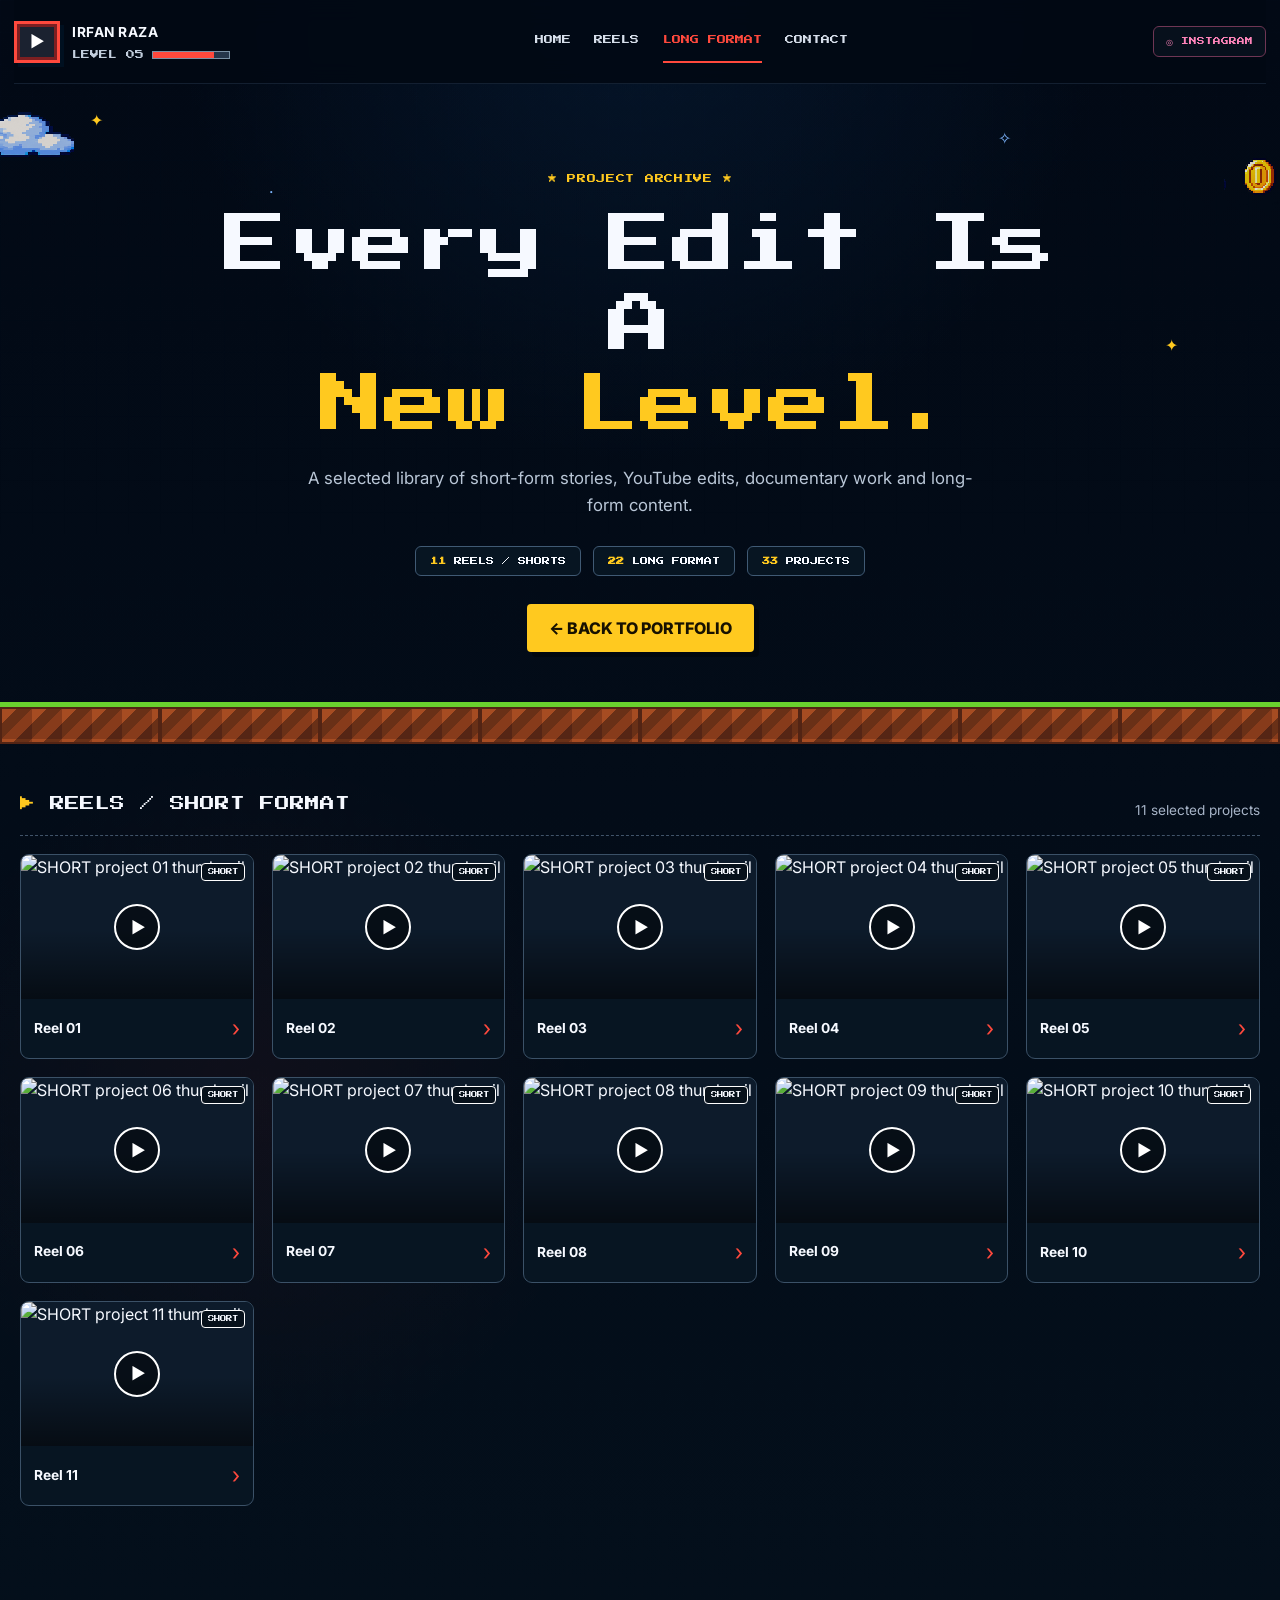
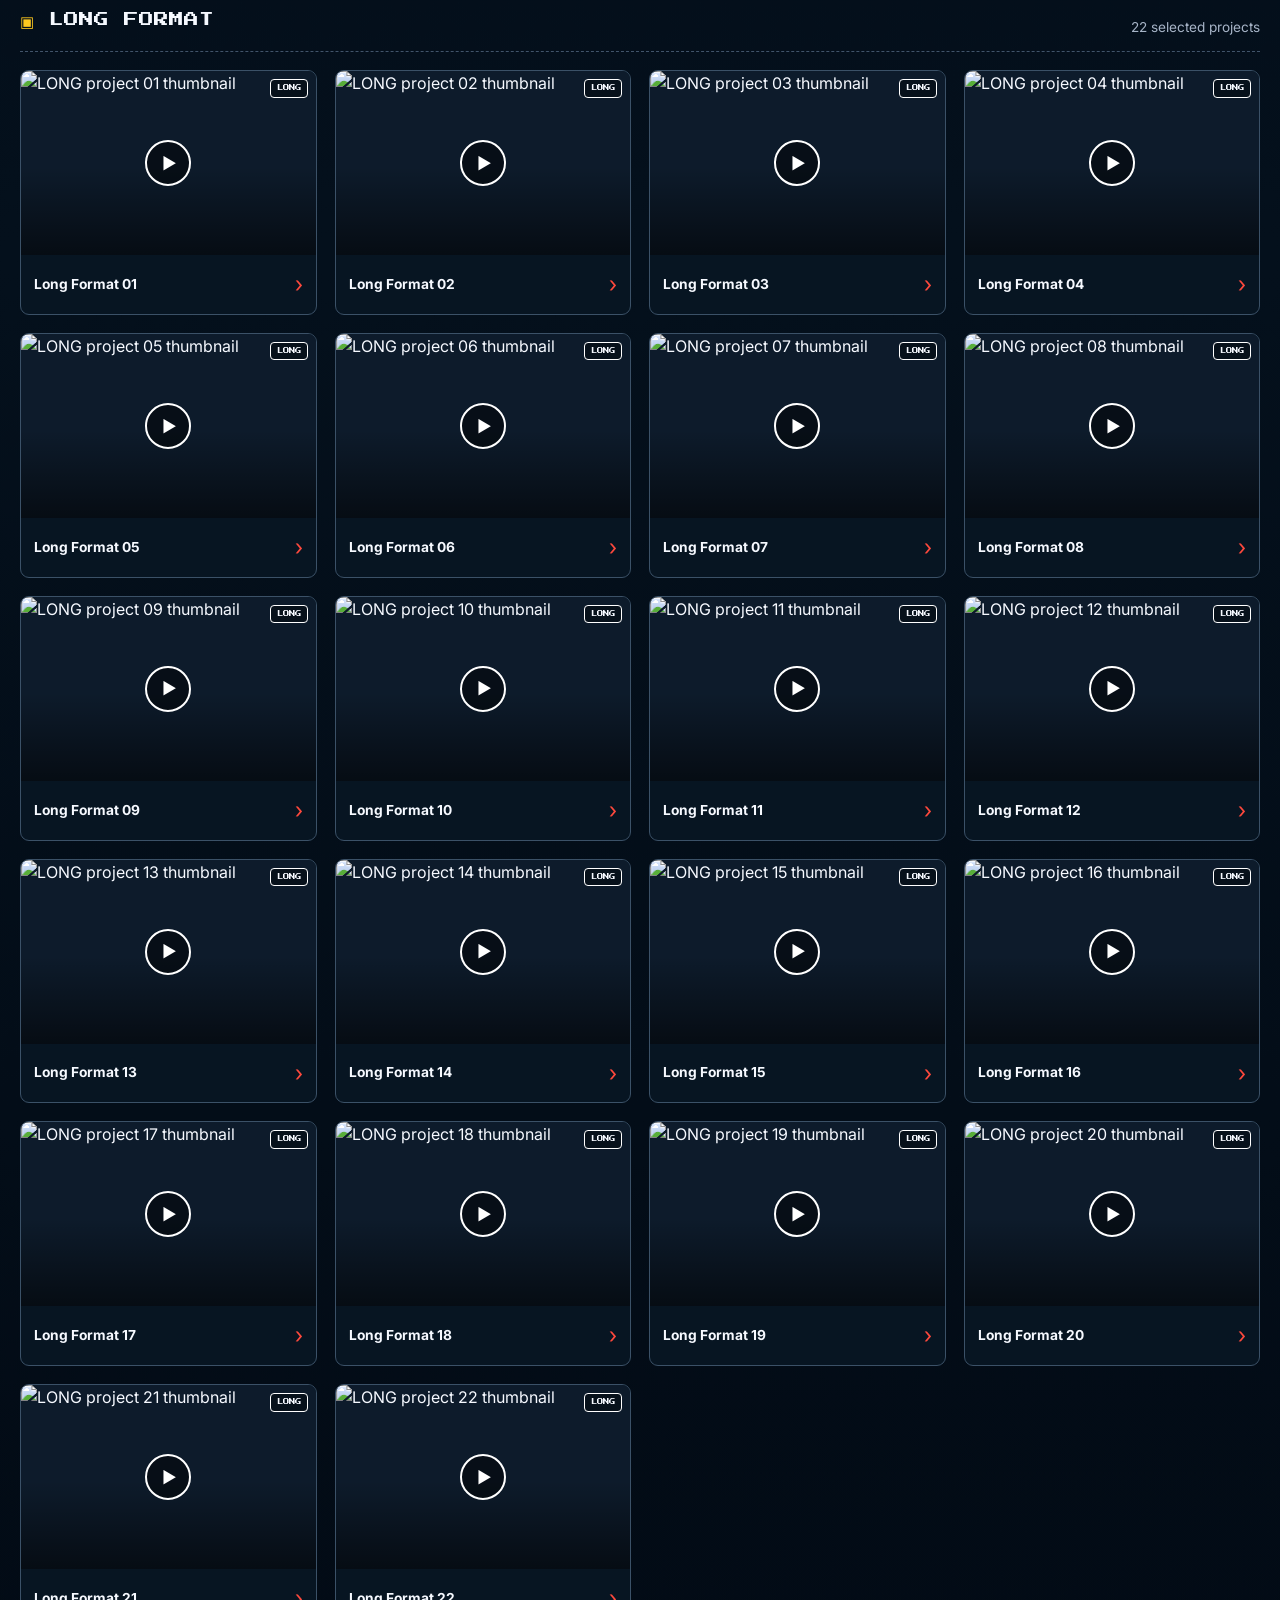
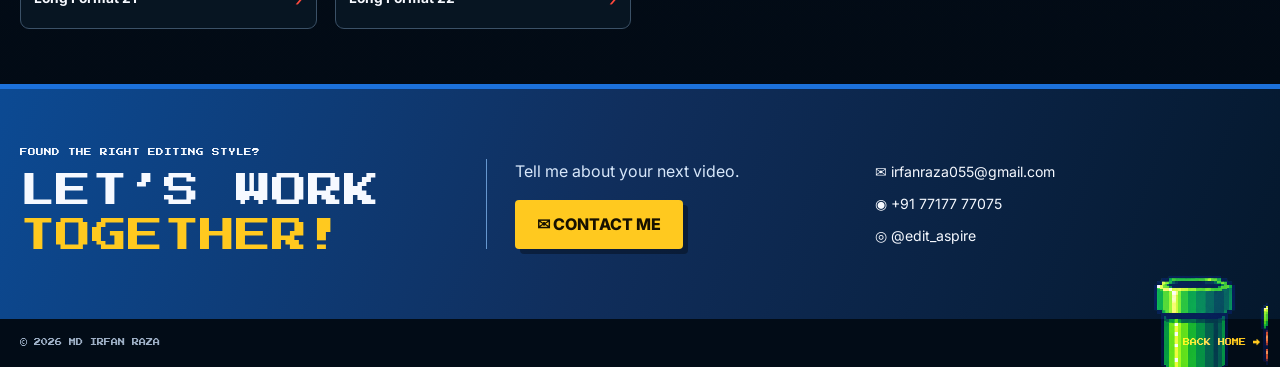
==== gallery.html @ 606a534c "Add files via upload" ====
<!doctype html>
<html lang="en">
<head>
  <meta charset="utf-8">
  <meta name="viewport" content="width=device-width, initial-scale=1">
  <meta name="description" content="Selected reels, YouTube Shorts and long-format video editing projects by Md Irfan Raza.">
  <meta name="theme-color" content="#020b17">
  <title>Project Gallery | Md Irfan Raza</title>
  <link rel="preconnect" href="https://fonts.googleapis.com">
  <link rel="preconnect" href="https://fonts.gstatic.com" crossorigin>
  <link href="https://fonts.googleapis.com/css2?family=Inter:wght@400;500;600;700;800&family=Press+Start+2P&display=swap" rel="stylesheet">
  <link rel="stylesheet" href="assets/style.css">
</head>
<body class="gallery-page">
  <a class="skip-link" href="#main">Skip to content</a>
  <div class="world-sky" aria-hidden="true">
    <span class="twinkle t1">✦</span><span class="twinkle t2">·</span><span class="twinkle t3">✧</span><span class="twinkle t4">✦</span>
  </div>
  <header class="site-header">
    <a class="brand" href="index.html" aria-label="Irfan Raza home">
      <span class="brand-play">▶</span><span><strong>IRFAN RAZA</strong><small>LEVEL 05</small></span>
    </a>
    <button class="menu-toggle" aria-expanded="false" aria-controls="main-nav">MENU</button>
    <nav id="main-nav" class="main-nav" aria-label="Gallery navigation">
      <a href="index.html">HOME</a><a class="active" href="#reels">REELS</a><a href="#long-format">LONG FORMAT</a><a href="#contact">CONTACT</a>
    </nav>
    <div class="header-actions"><a class="mini-action instagram-action" href="https://www.instagram.com/edit_aspire/" target="_blank" rel="noreferrer">◎ INSTAGRAM</a></div>
  </header>

  <main id="main">
    <section class="gallery-hero shell">
      <p class="eyebrow">★ PROJECT ARCHIVE ★</p>
      <h1>Every Edit Is A<br><span>New Level.</span></h1>
      <p>A selected library of short-form stories, YouTube edits, documentary work and long-form content.</p>
      <div class="gallery-counts"><span><b>11</b> REELS / SHORTS</span><span><b>22</b> LONG FORMAT</span><span><b>33</b> PROJECTS</span></div>
      <a class="pixel-button yellow gallery-back" href="index.html">← BACK TO PORTFOLIO</a>
      <div class="sprite sprite-cloud cloud-one" aria-hidden="true"></div>
      <div class="sprite sprite-coin coin-one" aria-hidden="true"></div>
    </section>
    <div class="terrain terrain-top" aria-hidden="true"><span></span><span></span><span></span><span></span><span></span><span></span><span></span><span></span></div>

    <section id="reels" class="gallery-section section shell">
      <div class="section-heading"><h2><span>▶</span> REELS / SHORT FORMAT</h2><p>11 selected projects</p></div>
      <div id="reels-grid" class="gallery-grid reels"></div>
    </section>

    <section id="long-format" class="gallery-section section shell">
      <div class="section-heading"><h2><span>▣</span> LONG FORMAT</h2><p>22 selected projects</p></div>
      <div id="long-grid" class="gallery-grid"></div>
    </section>
  </main>

  <footer id="contact" class="footer">
    <div class="sprite sprite-pipe footer-pipe" aria-hidden="true"></div>
    <div class="footer-inner shell">
      <div><p>FOUND THE RIGHT EDITING STYLE?</p><h2>LET’S WORK<br><span>TOGETHER!</span></h2></div>
      <div class="footer-cta"><p>Tell me about your next video.</p><a class="pixel-button yellow" href="mailto:irfanraza055@gmail.com">✉ CONTACT ME</a></div>
      <address><a href="mailto:irfanraza055@gmail.com">✉ irfanraza055@gmail.com</a><a href="https://wa.me/917717777075" target="_blank" rel="noreferrer">◉ +91 77177 77075</a><a href="https://www.instagram.com/edit_aspire/" target="_blank" rel="noreferrer">◎ @edit_aspire</a></address>
    </div>
    <div class="footer-base"><span>© <span id="year"></span> MD IRFAN RAZA</span><a href="index.html">BACK HOME →</a></div>
  </footer>
  <script src="assets/gallery.js"></script>
  <script src="assets/app.js"></script>
</body>
</html>
---- assets/style.css ----
@import url('https://fonts.googleapis.com/css2?family=Inter:wght@400;500;600;700;800&family=Press+Start+2P&display=swap');

:root {
  --ink: #f6f9ff;
  --muted: #a7b4c7;
  --bg: #020914;
  --panel: #071522;
  --panel-2: #091b2b;
  --line: #29415a;
  --red: #ff493d;
  --yellow: #ffc91f;
  --blue: #3f86ff;
  --green: #62cc2e;
  --purple: #b06cff;
  --pixel: 'Press Start 2P', 'Courier New', monospace;
  --sans: 'Inter', Arial, sans-serif;
  --shadow: 0 16px 50px rgba(0, 0, 0, .42);
}

* { box-sizing: border-box; }

html { scroll-behavior: smooth; }

body {
  margin: 0;
  min-width: 320px;
  color: var(--ink);
  background:
    radial-gradient(circle at 50% 0, rgba(20, 83, 148, .16), transparent 29rem),
    radial-gradient(circle at 20% 31%, rgba(255, 66, 55, .05), transparent 22rem),
    linear-gradient(180deg, #020915 0%, #04101c 52%, #020a14 100%);
  font-family: var(--sans);
  font-size: 16px;
  line-height: 1.55;
  overflow-x: hidden;
}

body::before {
  content: '';
  position: fixed;
  inset: 0;
  pointer-events: none;
  opacity: .18;
  background-image:
    linear-gradient(rgba(90, 132, 178, .08) 1px, transparent 1px),
    linear-gradient(90deg, rgba(90, 132, 178, .08) 1px, transparent 1px);
  background-size: 32px 32px;
  mask-image: linear-gradient(to bottom, black, transparent 82%);
}

a { color: inherit; text-decoration: none; }
img { display: block; max-width: 100%; }
button, a { -webkit-tap-highlight-color: transparent; }

.skip-link {
  position: fixed;
  left: 1rem;
  top: -5rem;
  z-index: 100;
  background: var(--yellow);
  color: #08101b;
  padding: .75rem 1rem;
  font-weight: 800;
}

.skip-link:focus { top: 1rem; }

.shell { width: min(1240px, calc(100% - 40px)); margin-inline: auto; }

.world-sky { position: fixed; inset: 0; pointer-events: none; z-index: 0; overflow: hidden; }
.twinkle { position: absolute; color: #7eb6ff; animation: twinkle 2.4s steps(2) infinite; }
.t1 { left: 7%; top: 12%; color: var(--yellow); }.t2 { left: 21%; top: 20%; }.t3 { left: 78%; top: 14%; }
.t4 { left: 91%; top: 37%; color: var(--yellow); }.t5 { left: 57%; top: 54%; }.t6 { left: 33%; top: 76%; }

.site-header {
  width: min(1380px, calc(100% - 28px));
  min-height: 84px;
  margin: 0 auto;
  padding: 14px 0;
  display: flex;
  align-items: center;
  gap: 26px;
  position: relative;
  z-index: 20;
  border-bottom: 1px solid rgba(92, 126, 163, .2);
}

.brand { display: flex; align-items: center; gap: 12px; flex: 0 0 auto; }
.brand-play {
  width: 46px; height: 42px; display: grid; place-items: center;
  border: 3px solid var(--red); color: white; background: #1b2230;
  box-shadow: inset 0 0 0 3px #7c1f21, 4px 4px 0 #001020;
}
.brand strong { font-size: .86rem; display: block; letter-spacing: .04em; }
.brand small { color: #c3cfde; display: block; font: .55rem/1.4 var(--pixel); margin-top: 5px; }
.brand small::after { content: ''; display: inline-block; width: 76px; height: 6px; margin-left: 8px; background: linear-gradient(90deg, var(--red) 80%, #25364b 80%); border: 1px solid #7890a5; }

.main-nav { display: flex; align-items: center; justify-content: center; gap: clamp(14px, 1.8vw, 28px); flex: 1; }
.main-nav a { font: .56rem/1 var(--pixel); color: #d7dfeb; padding-block: 16px; border-bottom: 2px solid transparent; transition: color .2s, border-color .2s; }
.main-nav a:hover, .main-nav a.active { color: var(--red); border-bottom-color: var(--red); }

.header-actions { display: flex; gap: 8px; }
.mini-action { border: 1px solid #3f5570; border-radius: 6px; padding: 11px 12px; font: .48rem/1 var(--pixel); white-space: nowrap; background: #07101c; }
.gallery-action { color: var(--yellow); border-color: #735d22; }.instagram-action { color: #ff84ba; border-color: #6f3654; }
.mini-action:hover { transform: translateY(-2px); filter: brightness(1.25); }
.menu-toggle { display: none; }

.hero {
  position: relative;
  z-index: 2;
  min-height: 510px;
  display: grid;
  grid-template-columns: 310px minmax(0, 1fr) 250px;
  align-items: center;
  gap: clamp(28px, 4vw, 60px);
  padding-block: 42px 56px;
}

.portrait-card { position: relative; filter: drop-shadow(0 18px 32px rgba(0,0,0,.5)); }
.portrait-image-wrap { border: 5px solid #1675e9; background: #062340; padding: 6px; box-shadow: inset 0 0 0 3px #6bb4ff, 8px 8px 0 #01101f; }
.portrait-image-wrap img { width: 100%; aspect-ratio: 4 / 5; object-fit: cover; image-rendering: pixelated; }
.portrait-stats { display: flex; align-items: center; gap: 12px; padding: 11px 10px 6px; border-inline: 5px solid #1675e9; background: #07111e; font: .54rem/1 var(--pixel); }
.portrait-stats strong { font-size: .48rem; flex: 1; }.heart { color: var(--red); font-size: 1.25rem; }
.xp-bar { border: 5px solid #1675e9; border-top: 0; padding: 5px 8px 9px; background: #07111e; }
.xp-bar::before { content: ' '; display: block; height: 10px; background: #26374b; }
.xp-bar span { display: block; height: 10px; width: 84%; margin-top: -10px; background: linear-gradient(90deg, #29bd4b 0 48%, var(--yellow) 68%, var(--red) 100%); }

.hero-copy { position: relative; z-index: 2; }
.eyebrow { color: var(--yellow); font: .56rem/1.4 var(--pixel); letter-spacing: .08em; }
.hero-copy h1 { margin: 10px 0 14px; font: clamp(2.2rem, 4vw, 4.05rem)/1.07 var(--pixel); letter-spacing: -.06em; text-shadow: 5px 5px 0 rgba(0,0,0,.45); }
.hero-copy h1 span { display: block; color: var(--yellow); }
.role-ribbon { display: inline-block; margin: 0 0 18px; padding: 10px 14px 8px; color: #fff; background: linear-gradient(#ff5147, #c92023); box-shadow: 5px 5px 0 #650e18; font: clamp(.64rem, 1.2vw, .9rem)/1.2 var(--pixel); }
.hero-intro { max-width: 650px; margin: 0 0 18px; color: #f1f5fb; font-size: 1.05rem; }
.hero-points { padding: 0; margin: 0 0 26px; list-style: none; display: grid; gap: 8px; color: #d7e1ed; }
.hero-points li span { display: inline-grid; place-items: center; width: 28px; margin-right: 6px; color: var(--yellow); font-weight: 800; }
.hero-points li:nth-child(3) span { color: #d97bff; background: #1a0b26; border: 1px solid #734290; font-size: .72rem; height: 22px; }
.hero-buttons { display: flex; flex-wrap: wrap; gap: 16px; }
.pixel-button { display: inline-flex; min-height: 46px; align-items: center; justify-content: center; gap: 10px; padding: 12px 22px; border: 0; border-radius: 4px; font-weight: 800; box-shadow: 5px 5px 0 rgba(0,0,0,.35); transition: transform .18s, filter .18s; }
.pixel-button:hover { transform: translate(-1px, -2px); filter: brightness(1.08); }.pixel-button:active { transform: translate(3px, 3px); box-shadow: 2px 2px 0 rgba(0,0,0,.35); }
.pixel-button.yellow { color: #171100; background: var(--yellow); }.pixel-button.blue { background: linear-gradient(#5593ff, #2a58ad); border: 1px solid #78adff; }

.hero-level { border: 3px solid #216bbf; background: linear-gradient(180deg, #0c2f5e, #071d38); padding: 24px 20px; box-shadow: inset 0 0 0 3px #0a1525, 7px 7px 0 #001020; }
.hero-level > p { margin: 0 0 18px; color: #f1f5ff; font: .65rem/1.5 var(--pixel); }
.hero-level > div { padding: 13px 0; border-top: 1px solid #315278; }
.hero-level span { display: block; color: var(--yellow); font: 1.4rem/1 var(--pixel); }
.hero-level small { display: block; margin-top: 8px; color: #b6c6d8; font-size: .7rem; font-weight: 700; letter-spacing: .08em; }

.sprite { background-image: url('game-sprites.png'); background-repeat: no-repeat; background-size: 300% 200%; image-rendering: pixelated; mix-blend-mode: screen; pointer-events: none; }
.sprite-cloud { background-position: 0 0; }.sprite-coin { background-position: 50% 0; }.sprite-star { background-position: 100% 0; }.sprite-pipe { background-position: 0 100%; }.sprite-platform { background-position: 50% 100%; }.sprite-question { background-position: 100% 100%; }
.cloud-one, .cloud-two, .coin-one, .star-one { position: absolute; z-index: -1; opacity: .85; }
.cloud-one { width: 126px; height: 78px; top: 12px; left: -72px; animation: float 7s ease-in-out infinite; }
.cloud-two { width: 105px; height: 64px; top: 2px; right: 205px; animation: float 9s ease-in-out -2s infinite; }
.coin-one { width: 64px; height: 64px; top: 60px; right: -28px; animation: coin 3.2s ease-in-out infinite; }
.star-one { width: 56px; height: 56px; bottom: 44px; right: 196px; animation: twinkle 1.8s steps(2) infinite; }

.terrain { position: relative; z-index: 3; height: 42px; display: grid; grid-template-columns: repeat(8, 1fr); overflow: hidden; border-top: 5px solid #6ad12e; background: #10250e; }
.terrain span { border: 2px solid #522414; background: linear-gradient(135deg, #a64c22 0 25%, #693017 25% 50%, #873b1b 50% 75%, #552515 75%); background-size: 30px 30px; }

.section { position: relative; z-index: 2; padding-block: 42px 10px; }
.section-heading { min-height: 40px; display: flex; align-items: center; gap: 14px; margin-bottom: 18px; border-bottom: 1px dashed #41546a; }
.section-heading h2 { margin: 0; padding: 0 0 13px; font: clamp(.72rem, 1.2vw, .92rem)/1.4 var(--pixel); }
.section-heading h2 span { color: var(--yellow); }.section-heading > p { color: var(--muted); margin-left: auto; font-size: .85rem; }
.section-heading > a { margin-left: auto; padding: 0 0 13px; color: var(--yellow); font: .48rem/1 var(--pixel); }

.best-grid { display: grid; grid-template-columns: repeat(5, minmax(0, 1fr)); gap: 14px; }
.video-card { min-width: 0; overflow: hidden; background: rgba(6, 19, 31, .9); border: 1px solid #3a5064; border-radius: 9px; box-shadow: 0 10px 25px rgba(0,0,0,.25); transition: transform .2s, border-color .2s; }
.video-card:hover { transform: translateY(-5px); border-color: var(--red); }
.thumb { position: relative; aspect-ratio: 16/10; overflow: hidden; background: #0d1b2b; }
.thumb img { width: 100%; height: 100%; object-fit: cover; transition: transform .35s; }.video-card:hover .thumb img { transform: scale(1.05); }
.thumb::after { content: ''; position: absolute; inset: 0; background: linear-gradient(transparent 52%, rgba(0,0,0,.55)); }
.thumb b { position: absolute; z-index: 2; top: 8px; right: 8px; padding: 5px 6px; border: 1px solid #fff; border-radius: 4px; background: #07111b; font: .4rem/1 var(--pixel); }
.play, .big-play { position: absolute; z-index: 3; inset: 50% auto auto 50%; translate: -50% -50%; display: grid; place-items: center; border-radius: 50%; color: white; border: 2px solid white; background: rgba(0,0,0,.48); }
.play { width: 46px; height: 46px; font-size: 1rem; padding-left: 3px; }.big-play { width: 72px; height: 72px; font-size: 1.6rem; padding-left: 5px; }
.ig-thumb { display: grid; place-items: center; background: radial-gradient(circle at 32% 90%, #ffcf58, transparent 35%), linear-gradient(135deg, #672fd0, #db236d 55%, #ff723c); }
.ig-thumb.alt { background: radial-gradient(circle at 75% 20%, #efbe54, transparent 25%), linear-gradient(135deg, #151068, #6938b6 48%, #ec3562); }
.ig-mark { font: 4rem/1 var(--sans); opacity: .42; }
.card-copy { position: relative; min-height: 125px; padding: 14px 36px 15px 14px; }.card-copy h3 { margin: 0 0 8px; font-size: .95rem; }.card-copy p { margin: 0; color: #b9c4d1; font-size: .78rem; line-height: 1.5; }.card-copy i { position: absolute; right: 14px; bottom: 12px; color: var(--red); font: 2rem/1 var(--sans); }

.featured { position: relative; z-index: 2; display: grid; grid-template-columns: 1.1fr 1fr; min-height: 345px; margin-top: 36px; border: 3px solid var(--red); background: linear-gradient(135deg, rgba(19, 20, 39, .96), rgba(3, 15, 27, .98)); box-shadow: inset 0 0 0 4px rgba(255,255,255,.03), var(--shadow); }
.featured::before, .featured::after { content: ''; position: absolute; width: 22px; height: 22px; border-color: var(--yellow); }.featured::before { left: -8px; top: -8px; border-left: 4px solid; border-top: 4px solid; }.featured::after { right: -8px; bottom: -8px; border-right: 4px solid; border-bottom: 4px solid; }
.featured-media { position: relative; min-height: 340px; overflow: hidden; }.featured-media img { width: 100%; height: 100%; object-fit: cover; }.featured-media::after { content: ''; position: absolute; inset: 0; background: linear-gradient(90deg, transparent 72%, rgba(4,12,22,.9)); }
.featured-media b { position: absolute; z-index: 3; top: 16px; right: 16px; padding: 7px; background: #07111a; border: 1px solid white; border-radius: 4px; font: .45rem/1 var(--pixel); }
.featured-copy { padding: 26px 30px 23px; }.featured-copy h2 { color: var(--yellow); margin: 5px 0 16px; font: clamp(1.1rem, 2vw, 1.75rem)/1.3 var(--pixel); }.featured-copy h3 { margin: 0 0 10px; font-size: 1.12rem; line-height: 1.35; }.featured-copy > p:not(.eyebrow) { color: #c6d0dc; margin: 0 0 18px; }
.featured-stats { display: grid; grid-template-columns: repeat(3, 1fr); gap: 10px; }.featured-stats div { padding: 12px 8px; text-align: center; border: 1px solid #607184; border-radius: 7px; background: #07121e; }.featured-stats strong, .featured-stats span { display: block; }.featured-stats strong { font-size: .92rem; }.featured-stats span { color: var(--muted); font-size: .72rem; }
.complete-label { display: flex; justify-content: space-between; margin: 15px 0 6px; color: var(--green); font: .45rem/1 var(--pixel); }.complete-bar { height: 13px; padding: 2px; background: #183147; }.complete-bar span { display: block; height: 100%; background: repeating-linear-gradient(90deg, #57c626 0 18px, #307c1a 18px 21px); }.text-link { display: inline-block; margin-top: 14px; color: var(--yellow); font: .48rem/1 var(--pixel); }

.about { display: grid; grid-template-columns: 1fr 1.25fr; gap: 50px; align-items: stretch; }
.about-copy p { color: #c9d2dd; margin: 0 0 12px; }.level-tag { display: inline-flex; flex-wrap: wrap; gap: 18px; margin-top: 8px; padding: 9px 11px; border: 1px solid var(--red); border-radius: 4px; font: .5rem/1 var(--pixel); }.level-tag span { color: var(--red); }
.market-panel { overflow: hidden; position: relative; min-height: 220px; padding: 20px 20px 0; border: 1px solid #304964; background: radial-gradient(circle at 50% 100%, rgba(40, 103, 170, .35), transparent 60%), #06121f; }
.market-panel > p { margin: 0 0 16px; color: var(--yellow); font: .58rem/1 var(--pixel); }.flag-track { display: flex; flex-wrap: wrap; gap: 9px; position: relative; z-index: 2; }.flag-track span { padding: 8px 10px; background: #0b1e30; border: 1px solid #36526b; border-radius: 5px; font-size: .76rem; font-weight: 700; animation: flag 3s ease-in-out infinite; }.flag-track span:nth-child(even) { animation-delay: -1.2s; }
.mini-world { height: 105px; position: absolute; inset: auto 0 0; }.market-star { position: absolute; width: 50px; height: 50px; left: 45%; top: 9px; }.market-pipe { position: absolute; width: 100px; height: 100px; right: 2%; bottom: -24px; }.ground-strip { position: absolute; left: 0; right: 0; bottom: 0; height: 34px; border-top: 5px solid var(--green); background: repeating-linear-gradient(135deg, #8b3c1b 0 14px, #5a2818 14px 28px); }

.clients-grid, .services-grid { display: grid; gap: 16px; }.clients-grid { grid-template-columns: repeat(4, 1fr); }.services-grid { grid-template-columns: repeat(5, 1fr); }
.client-card, .service-card { position: relative; min-height: 170px; padding: 22px 18px; background: linear-gradient(145deg, #0b1b2a, #06111c); border: 1px solid #42596f; border-radius: 9px; overflow: hidden; box-shadow: 0 12px 25px rgba(0,0,0,.18); }
.client-card::after, .service-card::after { content: ''; position: absolute; inset: auto 0 0; height: 3px; background: currentColor; }.client-card > span { position: absolute; right: 14px; top: 8px; opacity: .12; font: 2.5rem/1 var(--pixel); }.client-card h3, .service-card h3 { margin: 36px 0 10px; font-size: 1rem; }.client-card p, .service-card p { margin: 0; color: #b8c3d0; font-size: .84rem; }
.client-card.red, .service-card.red { color: #ff655b; }.client-card.blue, .service-card.blue { color: #60a0ff; }.client-card.gold, .service-card.yellow { color: var(--yellow); }.client-card.green, .service-card.green { color: #76de42; }.service-card.purple { color: #c286ff; }
.client-card p, .client-card h3, .service-card p, .service-card h3 { color: var(--ink); }.client-card p, .service-card p { color: #b8c3d0; }
.service-icon { display: grid; place-items: center; width: 54px; height: 50px; color: currentColor; border: 2px solid currentColor; background: rgba(0,0,0,.25); font: 1.05rem/1 var(--pixel); box-shadow: 4px 4px 0 rgba(0,0,0,.3); }.service-card h3 { margin-top: 18px; }

.process-grid { display: grid; grid-template-columns: repeat(4, 1fr); gap: 42px; }
.process-card { position: relative; min-height: 190px; text-align: center; padding: 28px 16px 18px; border: 1px solid #435a71; border-radius: 7px; background: #071522; }.process-card:not(:last-child)::after { content: '→'; position: absolute; right: -33px; top: 50%; color: white; font-size: 1.6rem; }.process-card b { position: absolute; top: -16px; left: 50%; translate: -50%; display: grid; place-items: center; width: 34px; height: 34px; border-radius: 50%; background: var(--red); border: 2px solid white; }.process-card:nth-child(2) b { background: #2676e8; }.process-card:nth-child(3) b { color: #161300; background: var(--yellow); }.process-card:nth-child(4) b { background: #5daf29; }.process-card > span { display: block; margin: 10px 0 15px; font-size: 2rem; }.process-card h3 { margin: 0 0 8px; font: .62rem/1 var(--pixel); }.process-card p { margin: 0; color: #b5c1cd; font-size: .8rem; }

.tools-grid { display: grid; grid-template-columns: repeat(6, 1fr); gap: 13px; }.tools-grid article { display: flex; align-items: center; gap: 10px; padding: 12px; border: 1px solid #526478; border-radius: 8px; background: #07131f; }.tools-grid b { display: grid; place-items: center; width: 42px; height: 42px; flex: 0 0 auto; border: 2px solid currentColor; border-radius: 4px; background: #111124; }.tools-grid strong, .tools-grid small { display: block; }.tools-grid strong { font-size: .75rem; }.tools-grid small { margin-top: 4px; color: var(--yellow); letter-spacing: .04em; font-size: .62rem; }.tools-grid .pr,.tools-grid .ae { color: #de7dff; }.tools-grid .ps { color: #50c8ff; }.tools-grid .au { color: #c37cff; }.tools-grid .dr { color: #65d455; }.tools-grid .fr { color: #a76cff; }

.proof { padding-bottom: 54px; }.proof-grid { display: grid; grid-template-columns: repeat(3, 1fr); gap: 18px; }.proof-card { display: grid; grid-template-columns: 110px 1fr; align-items: center; min-height: 145px; overflow: hidden; border: 1px solid #40566d; border-radius: 9px; background: #071522; transition: transform .2s, border-color .2s; }.proof-card:hover { transform: translateY(-3px); border-color: var(--yellow); }.proof-art { align-self: stretch; display: grid; place-items: center; font: 2.1rem/1 var(--pixel); }.brightso { background: linear-gradient(135deg,#e5383b,#741015); }.layers { background: linear-gradient(135deg,#5345e7,#20196e); }.keerthi { background: linear-gradient(135deg,#ffc21e,#d7561e); color: #101827; }.proof-card > div:last-child { padding: 18px; }.proof-card span { color: var(--yellow); font: .42rem/1 var(--pixel); }.proof-card h3 { margin: 9px 0 6px; }.proof-card p { margin: 0; color: #b6c2ce; font-size: .8rem; }

.footer { position: relative; z-index: 3; overflow: hidden; background: linear-gradient(110deg, #0c4a93 0%, #102e5c 47%, #04172b 100%); border-top: 5px solid #1c71db; }.footer-inner { min-height: 230px; display: grid; grid-template-columns: 1.1fr .9fr 1fr; align-items: center; gap: 42px; position: relative; z-index: 2; padding-block: 34px; }.footer-inner > div:first-child p { margin: 0 0 12px; font: .48rem/1 var(--pixel); }.footer h2 { margin: 0; font: clamp(1.35rem, 2.8vw, 2.4rem)/1.25 var(--pixel); }.footer h2 span { color: var(--yellow); }.footer-cta { border-left: 1px solid #6697cf; padding-left: 28px; }.footer-cta p { color: #d7e7fa; margin: 0 0 16px; }.footer address { display: grid; gap: 10px; font-style: normal; }.footer address a, .footer address span { font-size: .88rem; }.footer address a:hover { color: var(--yellow); }.footer-base { min-height: 48px; display: flex; align-items: center; justify-content: space-between; gap: 20px; padding: 10px max(20px, calc((100% - 1240px)/2)); background: #020c17; color: #9eb0c6; font: .44rem/1.4 var(--pixel); }.footer-base a { color: var(--yellow); }.footer-cloud { position: absolute; z-index: 1; width: 110px; height: 70px; left: 35px; top: 15px; opacity: .8; }.footer-pipe { position: absolute; z-index: 1; width: 130px; height: 130px; right: 12px; bottom: -32px; }

.reveal { opacity: 0; transform: translateY(18px); transition: opacity .55s ease, transform .55s ease; }.reveal.visible { opacity: 1; transform: translateY(0); }

/* Project gallery */
.gallery-page .site-header { position: sticky; top: 0; background: rgba(2,9,20,.92); backdrop-filter: blur(12px); }
.gallery-hero { position: relative; z-index: 2; padding: 80px 0 50px; text-align: center; }.gallery-hero .eyebrow { margin-bottom: 20px; }.gallery-hero h1 { max-width: 860px; margin: 0 auto 20px; font: clamp(1.8rem, 5vw, 4.1rem)/1.25 var(--pixel); }.gallery-hero h1 span { color: var(--yellow); }.gallery-hero > p:last-of-type { max-width: 690px; margin: 0 auto; color: #bac7d7; font-size: 1.05rem; }.gallery-counts { display: flex; justify-content: center; gap: 12px; margin-top: 28px; }.gallery-counts span { padding: 10px 14px; border: 1px solid #405a74; border-radius: 6px; background: #071522; font: .5rem/1 var(--pixel); }.gallery-counts b { color: var(--yellow); }
.gallery-section { position: relative; z-index: 2; padding-bottom: 55px; }.gallery-grid { display: grid; grid-template-columns: repeat(4, 1fr); gap: 18px; }.gallery-grid.reels { grid-template-columns: repeat(5, 1fr); }.gallery-item { overflow: hidden; border: 1px solid #3b5167; border-radius: 9px; background: #071522; transition: transform .2s, border-color .2s; }.gallery-item:hover { transform: translateY(-5px); border-color: var(--yellow); }.gallery-item .thumb { aspect-ratio: 16/10; }.gallery-item .meta { display: flex; justify-content: space-between; align-items: center; min-height: 58px; padding: 12px 13px; }.gallery-item h3 { margin: 0; font-size: .86rem; }.gallery-item .meta span { color: var(--red); font-size: 1.4rem; }.gallery-back { display: inline-flex; margin-top: 28px; }

@keyframes twinkle { 0%,100% { opacity: .25; transform: scale(.75); } 50% { opacity: 1; transform: scale(1.15); } }
@keyframes float { 0%,100% { transform: translateY(0); } 50% { transform: translateY(12px); } }
@keyframes coin { 0%,100% { transform: translateY(0) rotateY(0); } 50% { transform: translateY(10px) rotateY(35deg); } }
@keyframes flag { 0%,100% { transform: translateY(0); } 50% { transform: translateY(-4px); } }

@media (prefers-reduced-motion: reduce) {
  html { scroll-behavior: auto; }
  *, *::before, *::after { animation-duration: .01ms !important; animation-iteration-count: 1 !important; transition-duration: .01ms !important; }
  .reveal { opacity: 1; transform: none; }
}

@media (max-width: 1260px) {
  .site-header { gap: 16px; }
  .mini-action { padding-inline: 9px; }
  .main-nav { gap: 14px; }
  .tools-grid { grid-template-columns: repeat(3, 1fr); }
}

@media (max-width: 1100px) {
  .header-actions { margin-left: auto; }
  .main-nav { display: none; position: absolute; inset: 79px 0 auto; padding: 20px; flex-direction: column; align-items: stretch; background: rgba(3,12,23,.98); border: 1px solid #30465f; }
  .main-nav.open { display: flex; }.main-nav a { padding: 10px; }
  .menu-toggle { display: block; order: 3; padding: 11px; color: var(--yellow); border: 1px solid #5f5029; background: #081522; font: .52rem/1 var(--pixel); }
  .hero { grid-template-columns: 280px 1fr; }.hero-level { grid-column: 1 / -1; display: flex; gap: 28px; align-items: center; }.hero-level > p { margin: 0; flex: 1; }.hero-level > div { border: 0; padding: 0 20px; border-left: 1px solid #315278; }
  .best-grid { overflow-x: auto; grid-template-columns: repeat(5, minmax(220px, 1fr)); padding-bottom: 10px; scroll-snap-type: x mandatory; }.video-card { scroll-snap-align: start; }
  .services-grid { grid-template-columns: repeat(3, 1fr); }.clients-grid { grid-template-columns: repeat(2, 1fr); }
  .proof-grid { grid-template-columns: 1fr 1fr; }.gallery-grid, .gallery-grid.reels { grid-template-columns: repeat(3, 1fr); }
}

@media (max-width: 760px) {
  .shell { width: min(100% - 28px, 660px); }
  .site-header { flex-wrap: wrap; min-height: 70px; }.brand-play { width: 40px; height: 38px; }.brand strong { font-size: .75rem; }.brand small::after { width: 42px; }
  .header-actions { order: 4; width: 100%; display: grid; grid-template-columns: 1fr 1fr; }.mini-action { text-align: center; padding-block: 12px; }
  .menu-toggle { margin-left: auto; }
  .main-nav { top: 70px; }
  .hero { grid-template-columns: 1fr; padding-top: 45px; gap: 30px; }.portrait-card { width: min(330px, 88vw); margin: 0 auto; }.hero-copy { text-align: center; }.hero-copy h1 { font-size: clamp(2rem, 10vw, 3rem); }.hero-intro { margin-inline: auto; }.hero-points { text-align: left; max-width: 520px; margin-inline: auto; margin-bottom: 26px; }.hero-buttons { justify-content: center; }.hero-level { grid-column: auto; display: grid; grid-template-columns: 1fr 1fr; text-align: center; }.hero-level > p { grid-column: 1 / -1; }.hero-level > div { border-left: 0; border-top: 1px solid #315278; padding: 15px 6px 0; }
  .cloud-one { left: -30px; }.cloud-two { right: -25px; }.coin-one { right: 4px; top: 42%; }.star-one { right: 8px; bottom: 20%; }
  .section { padding-top: 34px; }.section-heading { align-items: flex-start; flex-wrap: wrap; }.section-heading > p { width: 100%; margin: -10px 0 12px; }.section-heading > a { font-size: .42rem; }
  .featured { grid-template-columns: 1fr; }.featured-media { min-height: 250px; }.featured-media::after { background: linear-gradient(transparent 70%, rgba(4,12,22,.9)); }.featured-copy { padding: 24px 18px; }.featured-stats { gap: 6px; }.featured-stats strong { font-size: .78rem; }
  .about { grid-template-columns: 1fr; gap: 25px; }.market-panel { min-height: 265px; }
  .clients-grid, .services-grid, .proof-grid { grid-template-columns: 1fr; }.service-card, .client-card { min-height: 150px; }
  .process-grid { grid-template-columns: 1fr 1fr; gap: 35px 16px; }.process-card:not(:last-child)::after { display: none; }
  .tools-grid { grid-template-columns: 1fr 1fr; }
  .footer-inner { grid-template-columns: 1fr; text-align: center; gap: 28px; }.footer-cta { border-left: 0; border-top: 1px solid #6697cf; padding: 24px 0 0; }.footer address { justify-items: center; }.footer-base { padding-inline: 18px; font-size: .38rem; }
  .gallery-hero { padding-top: 55px; }.gallery-hero h1 { font-size: clamp(1.55rem, 8vw, 2.5rem); }.gallery-counts { flex-wrap: wrap; }.gallery-grid, .gallery-grid.reels { grid-template-columns: 1fr 1fr; }
}

@media (max-width: 480px) {
  .brand small::after { display: none; }.brand-play { width: 36px; height: 34px; }.brand { gap: 8px; }.menu-toggle { font-size: .45rem; padding: 10px 8px; }
  .header-actions { gap: 6px; }.mini-action { font-size: .4rem; padding-inline: 5px; }
  .role-ribbon { font-size: .57rem; }.hero-buttons { display: grid; }.pixel-button { width: 100%; }.hero-points { font-size: .9rem; }
  .best-grid { grid-template-columns: repeat(5, minmax(205px, 78vw)); }
  .featured-stats { grid-template-columns: 1fr; }.complete-label { font-size: .39rem; }
  .clients-grid, .services-grid, .process-grid, .tools-grid, .gallery-grid, .gallery-grid.reels { grid-template-columns: 1fr; }
  .proof-card { grid-template-columns: 88px 1fr; }.proof-art { font-size: 1.6rem; }
  .footer-base { flex-direction: column; text-align: center; }
}
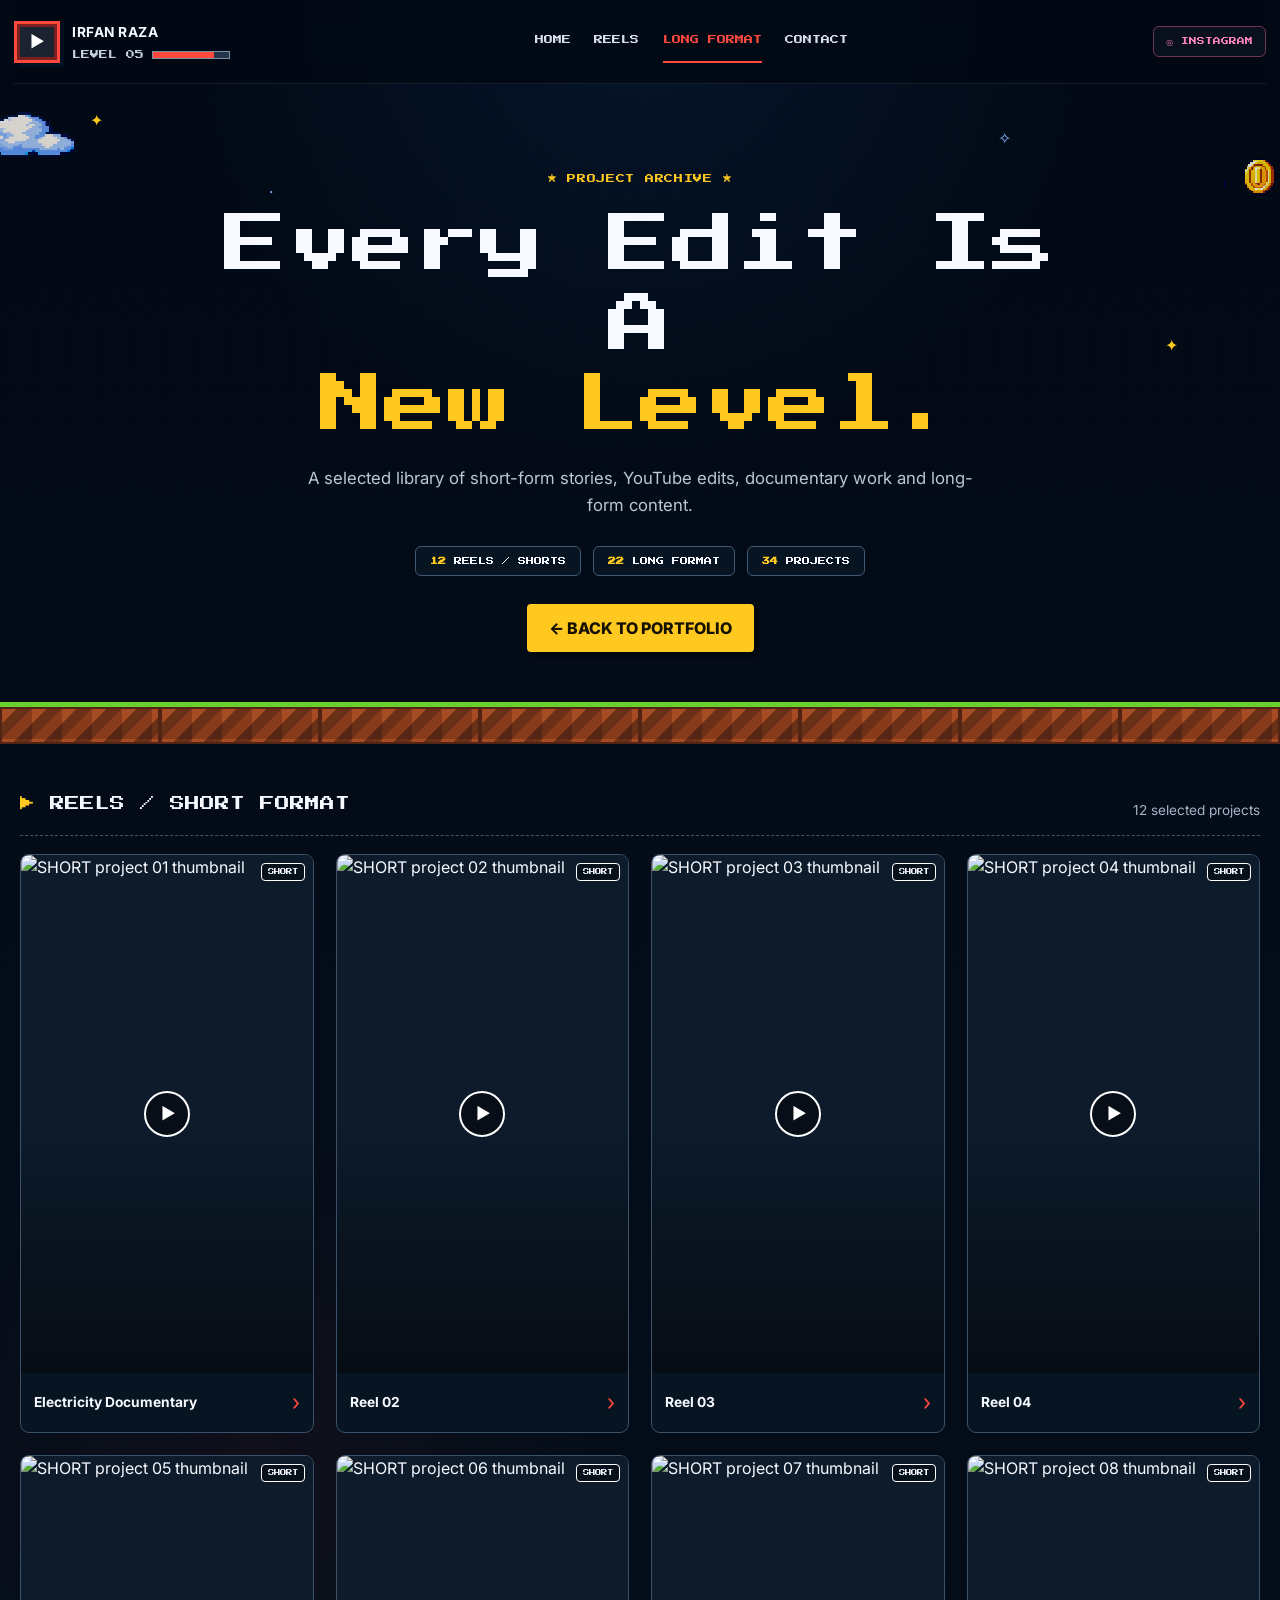
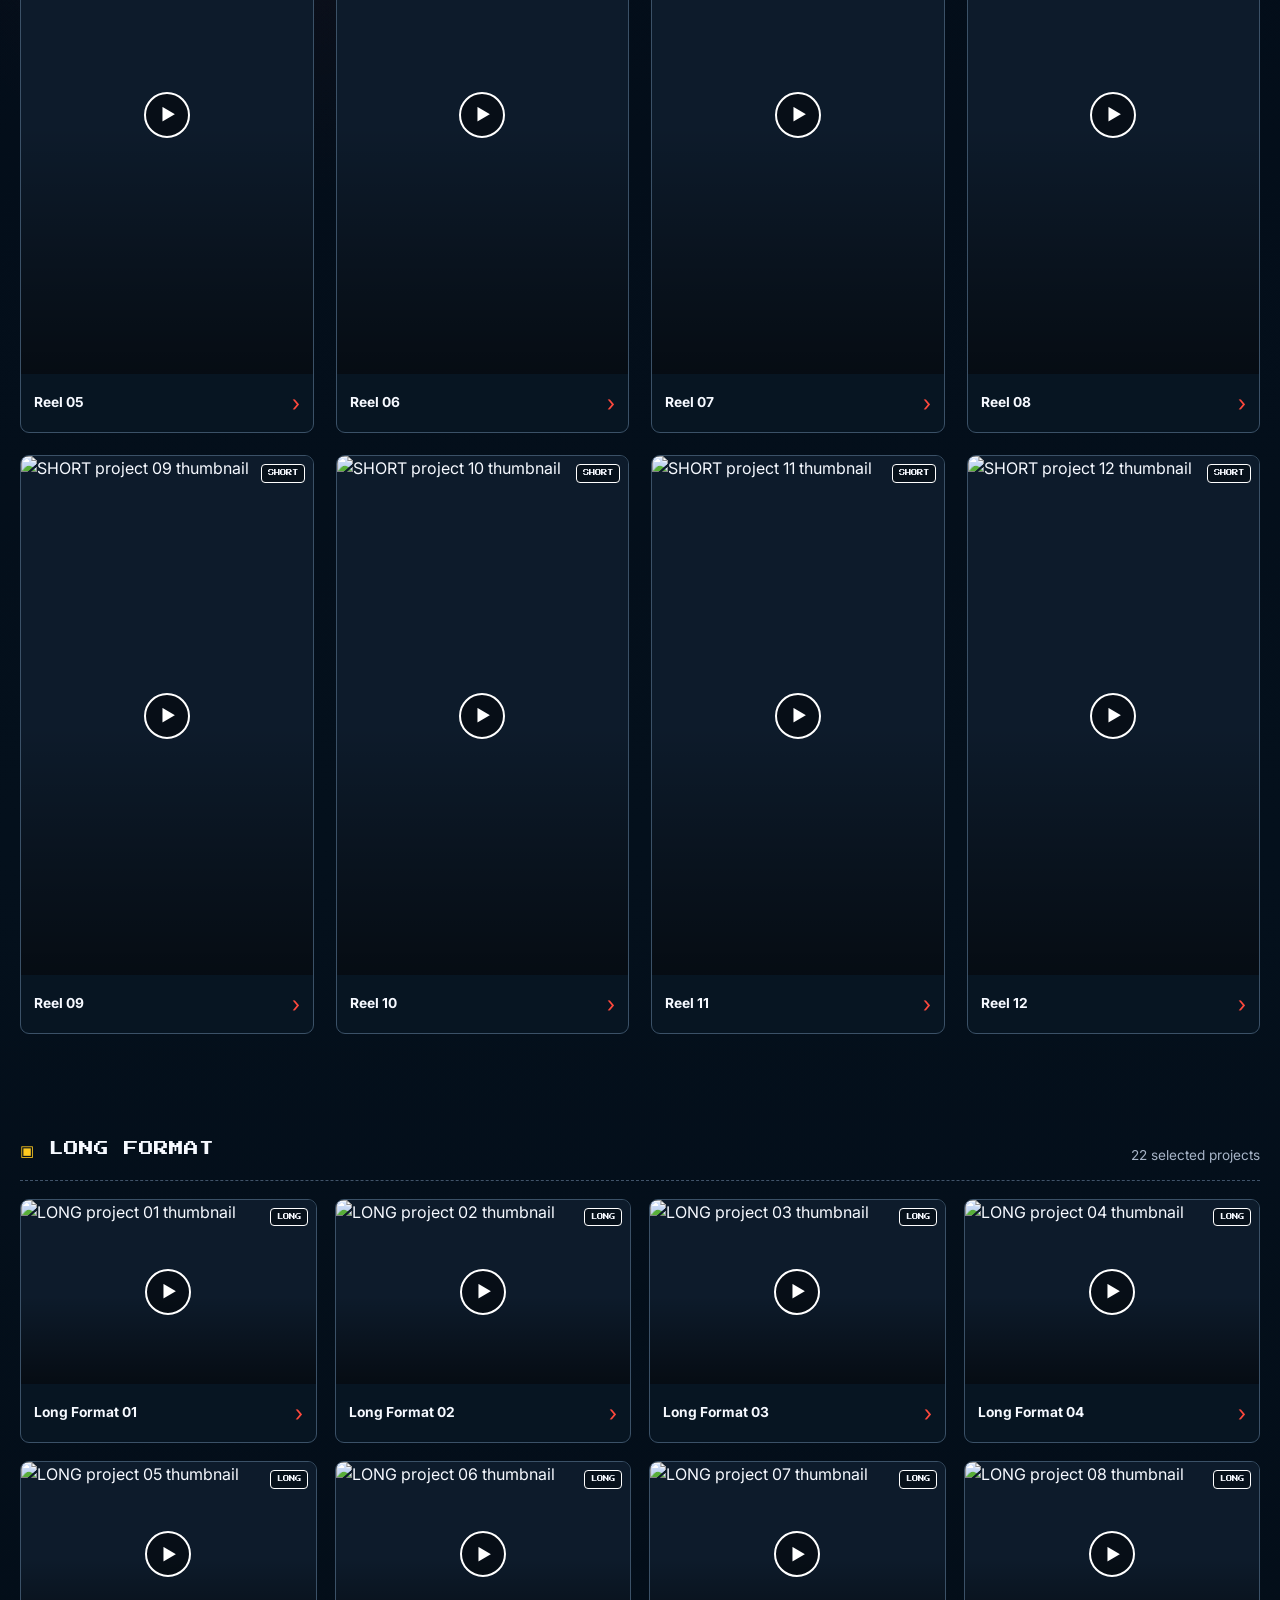
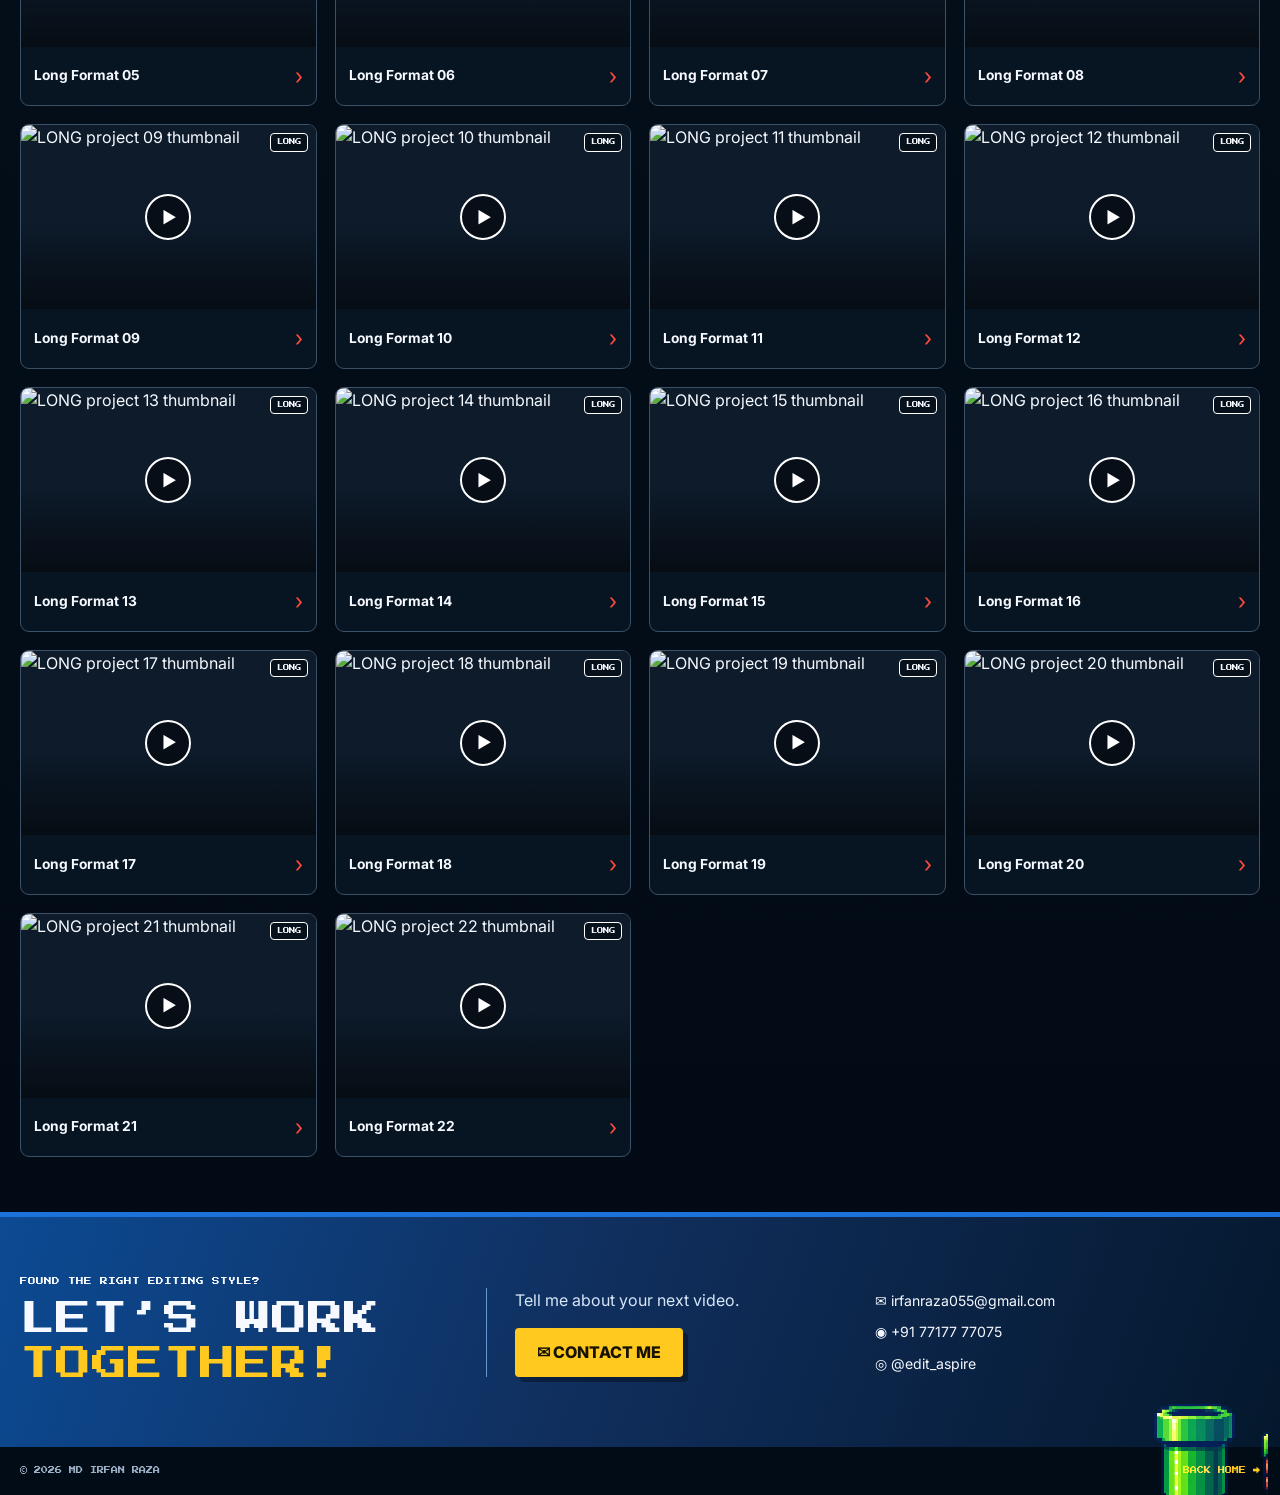
==== commit 1934d83e: "Add files via upload" ====
--- a/gallery.html
+++ b/gallery.html
@@ -32,7 +32,7 @@
       <p class="eyebrow">★ PROJECT ARCHIVE ★</p>
       <h1>Every Edit Is A<br><span>New Level.</span></h1>
       <p>A selected library of short-form stories, YouTube edits, documentary work and long-form content.</p>
-      <div class="gallery-counts"><span><b>11</b> REELS / SHORTS</span><span><b>22</b> LONG FORMAT</span><span><b>33</b> PROJECTS</span></div>
+      <div class="gallery-counts"><span><b>12</b> REELS / SHORTS</span><span><b>22</b> LONG FORMAT</span><span><b>34</b> PROJECTS</span></div>
       <a class="pixel-button yellow gallery-back" href="index.html">← BACK TO PORTFOLIO</a>
       <div class="sprite sprite-cloud cloud-one" aria-hidden="true"></div>
       <div class="sprite sprite-coin coin-one" aria-hidden="true"></div>
@@ -40,7 +40,7 @@
     <div class="terrain terrain-top" aria-hidden="true"><span></span><span></span><span></span><span></span><span></span><span></span><span></span><span></span></div>
 
     <section id="reels" class="gallery-section section shell">
-      <div class="section-heading"><h2><span>▶</span> REELS / SHORT FORMAT</h2><p>11 selected projects</p></div>
+      <div class="section-heading"><h2><span>▶</span> REELS / SHORT FORMAT</h2><p>12 selected projects</p></div>
       <div id="reels-grid" class="gallery-grid reels"></div>
     </section>
 
--- a/assets/style.css
+++ b/assets/style.css
@@ -119,6 +119,7 @@
 .portrait-card { position: relative; filter: drop-shadow(0 18px 32px rgba(0,0,0,.5)); }
 .portrait-image-wrap { border: 5px solid #1675e9; background: #062340; padding: 6px; box-shadow: inset 0 0 0 3px #6bb4ff, 8px 8px 0 #01101f; }
 .portrait-image-wrap img { width: 100%; aspect-ratio: 4 / 5; object-fit: cover; image-rendering: pixelated; }
+.portrait-image-wrap img.real-photo { image-rendering: auto; object-position: 50% 28%; }
 .portrait-stats { display: flex; align-items: center; gap: 12px; padding: 11px 10px 6px; border-inline: 5px solid #1675e9; background: #07111e; font: .54rem/1 var(--pixel); }
 .portrait-stats strong { font-size: .48rem; flex: 1; }.heart { color: var(--red); font-size: 1.25rem; }
 .xp-bar { border: 5px solid #1675e9; border-top: 0; padding: 5px 8px 9px; background: #07111e; }
@@ -134,6 +135,8 @@
 .hero-points { padding: 0; margin: 0 0 26px; list-style: none; display: grid; gap: 8px; color: #d7e1ed; }
 .hero-points li span { display: inline-grid; place-items: center; width: 28px; margin-right: 6px; color: var(--yellow); font-weight: 800; }
 .hero-points li:nth-child(3) span { color: #d97bff; background: #1a0b26; border: 1px solid #734290; font-size: .72rem; height: 22px; }
+.hero-points li .hero-pr { overflow: hidden; border: 0; border-radius: 4px; background: #100770; }
+.hero-pr img { width: 100%; height: 100%; object-fit: cover; }
 .hero-buttons { display: flex; flex-wrap: wrap; gap: 16px; }
 .pixel-button { display: inline-flex; min-height: 46px; align-items: center; justify-content: center; gap: 10px; padding: 12px 22px; border: 0; border-radius: 4px; font-weight: 800; box-shadow: 5px 5px 0 rgba(0,0,0,.35); transition: transform .18s, filter .18s; }
 .pixel-button:hover { transform: translate(-1px, -2px); filter: brightness(1.08); }.pixel-button:active { transform: translate(3px, 3px); box-shadow: 2px 2px 0 rgba(0,0,0,.35); }
@@ -165,7 +168,11 @@
 .best-grid { display: grid; grid-template-columns: repeat(5, minmax(0, 1fr)); gap: 14px; }
 .video-card { min-width: 0; overflow: hidden; background: rgba(6, 19, 31, .9); border: 1px solid #3a5064; border-radius: 9px; box-shadow: 0 10px 25px rgba(0,0,0,.25); transition: transform .2s, border-color .2s; }
 .video-card:hover { transform: translateY(-5px); border-color: var(--red); }
+.inline-video { cursor: pointer; }
+.inline-video:focus-visible { outline: 3px solid var(--yellow); outline-offset: 4px; }
+.inline-video.playing { border-color: var(--yellow); transform: none; }
 .thumb { position: relative; aspect-ratio: 16/10; overflow: hidden; background: #0d1b2b; }
+.best-grid .thumb { aspect-ratio: 9/16; }
 .thumb img { width: 100%; height: 100%; object-fit: cover; transition: transform .35s; }.video-card:hover .thumb img { transform: scale(1.05); }
 .thumb::after { content: ''; position: absolute; inset: 0; background: linear-gradient(transparent 52%, rgba(0,0,0,.55)); }
 .thumb b { position: absolute; z-index: 2; top: 8px; right: 8px; padding: 5px 6px; border: 1px solid #fff; border-radius: 4px; background: #07111b; font: .4rem/1 var(--pixel); }
@@ -183,12 +190,40 @@
 .featured-copy { padding: 26px 30px 23px; }.featured-copy h2 { color: var(--yellow); margin: 5px 0 16px; font: clamp(1.1rem, 2vw, 1.75rem)/1.3 var(--pixel); }.featured-copy h3 { margin: 0 0 10px; font-size: 1.12rem; line-height: 1.35; }.featured-copy > p:not(.eyebrow) { color: #c6d0dc; margin: 0 0 18px; }
 .featured-stats { display: grid; grid-template-columns: repeat(3, 1fr); gap: 10px; }.featured-stats div { padding: 12px 8px; text-align: center; border: 1px solid #607184; border-radius: 7px; background: #07121e; }.featured-stats strong, .featured-stats span { display: block; }.featured-stats strong { font-size: .92rem; }.featured-stats span { color: var(--muted); font-size: .72rem; }
 .complete-label { display: flex; justify-content: space-between; margin: 15px 0 6px; color: var(--green); font: .45rem/1 var(--pixel); }.complete-bar { height: 13px; padding: 2px; background: #183147; }.complete-bar span { display: block; height: 100%; background: repeating-linear-gradient(90deg, #57c626 0 18px, #307c1a 18px 21px); }.text-link { display: inline-block; margin-top: 14px; color: var(--yellow); font: .48rem/1 var(--pixel); }
-
-.about { display: grid; grid-template-columns: 1fr 1.25fr; gap: 50px; align-items: stretch; }
-.about-copy p { color: #c9d2dd; margin: 0 0 12px; }.level-tag { display: inline-flex; flex-wrap: wrap; gap: 18px; margin-top: 8px; padding: 9px 11px; border: 1px solid var(--red); border-radius: 4px; font: .5rem/1 var(--pixel); }.level-tag span { color: var(--red); }
-.market-panel { overflow: hidden; position: relative; min-height: 220px; padding: 20px 20px 0; border: 1px solid #304964; background: radial-gradient(circle at 50% 100%, rgba(40, 103, 170, .35), transparent 60%), #06121f; }
-.market-panel > p { margin: 0 0 16px; color: var(--yellow); font: .58rem/1 var(--pixel); }.flag-track { display: flex; flex-wrap: wrap; gap: 9px; position: relative; z-index: 2; }.flag-track span { padding: 8px 10px; background: #0b1e30; border: 1px solid #36526b; border-radius: 5px; font-size: .76rem; font-weight: 700; animation: flag 3s ease-in-out infinite; }.flag-track span:nth-child(even) { animation-delay: -1.2s; }
-.mini-world { height: 105px; position: absolute; inset: auto 0 0; }.market-star { position: absolute; width: 50px; height: 50px; left: 45%; top: 9px; }.market-pipe { position: absolute; width: 100px; height: 100px; right: 2%; bottom: -24px; }.ground-strip { position: absolute; left: 0; right: 0; bottom: 0; height: 34px; border-top: 5px solid var(--green); background: repeating-linear-gradient(135deg, #8b3c1b 0 14px, #5a2818 14px 28px); }
+.text-button { padding: 0; border: 0; background: none; cursor: pointer; text-align: left; }
+.text-button:hover { color: white; }
+
+.player-active { position: relative; background: #000; }
+.player-active::after { display: none; }
+.player-active iframe { position: absolute; inset: 0; width: 100%; height: 100%; border: 0; background: #000; }
+.player-close { position: absolute; z-index: 6; top: 8px; left: 8px; display: grid; place-items: center; width: 34px; height: 34px; padding: 0; border: 1px solid rgba(255,255,255,.8); border-radius: 4px; color: white; background: rgba(2,9,20,.86); font: 1.4rem/1 var(--sans); cursor: pointer; }
+.player-close:hover, .player-close:focus-visible { color: #111; background: var(--yellow); outline: none; }
+
+.about { display: grid; grid-template-columns: .92fr 1.28fr; gap: 24px; align-items: stretch; }
+.mario-about-copy { position: relative; padding: 24px 26px 28px; border: 2px solid #31526e; background: linear-gradient(145deg, rgba(9,29,46,.98), rgba(4,14,25,.98)); box-shadow: var(--shadow); }
+.mario-about-copy::before, .mario-about-copy::after { content: ''; position: absolute; width: 22px; height: 22px; border-color: var(--yellow); }
+.mario-about-copy::before { left: -5px; top: -5px; border-top: 4px solid; border-left: 4px solid; }
+.mario-about-copy::after { right: -5px; bottom: -5px; border-right: 4px solid; border-bottom: 4px solid; }
+.about-copy p { color: #c9d2dd; margin: 0 0 13px; }
+.mario-about-copy .mario-kicker { display: inline-block; margin: 0 0 14px; padding: 8px 10px; color: #182000; background: var(--yellow); box-shadow: 4px 4px 0 #805812; font: .48rem/1 var(--pixel); }
+.mario-about-copy h3 { margin: 0 0 16px; color: white; font: clamp(.92rem, 1.6vw, 1.25rem)/1.5 var(--pixel); }
+.mario-about-copy strong { color: var(--yellow); }
+.level-tag { display: inline-flex; flex-wrap: wrap; gap: 18px; margin-top: 8px; padding: 9px 11px; border: 1px solid var(--red); border-radius: 4px; font: .5rem/1 var(--pixel); }.level-tag span { color: var(--red); }
+.mario-board { position: relative; min-height: 390px; overflow: hidden; border: 4px solid #1f75d8; background: radial-gradient(circle at 24% 26%, rgba(97,183,255,.24), transparent 12rem), linear-gradient(180deg, #09346d 0%, #0b2445 62%, #071625 100%); box-shadow: inset 0 0 0 4px #06305d, 8px 8px 0 #00101f, var(--shadow); }
+.mario-board::before { content: ''; position: absolute; inset: 64px 0 66px; opacity: .18; background-image: linear-gradient(rgba(255,255,255,.16) 1px, transparent 1px), linear-gradient(90deg, rgba(255,255,255,.16) 1px, transparent 1px); background-size: 32px 32px; }
+.mario-hud { position: relative; z-index: 3; min-height: 66px; display: grid; grid-template-columns: 1.3fr 1fr 1fr; align-items: center; gap: 12px; padding: 11px 16px; color: white; background: rgba(1,10,22,.82); border-bottom: 1px solid #4d7ca7; font: .48rem/1.5 var(--pixel); }
+.mario-hud span:not(:first-child) { padding-left: 14px; border-left: 1px solid #456889; }.mario-hud b { color: var(--yellow); font-size: .7rem; }
+.mario-cloud { position: absolute; z-index: 1; width: 118px; height: 74px; left: 4%; top: 84px; opacity: .72; animation: float 7s ease-in-out infinite; }
+.mario-coin { position: absolute; z-index: 2; width: 56px; height: 56px; left: 35%; top: 104px; animation: coin 2.8s ease-in-out infinite; }
+.mario-star { position: absolute; z-index: 2; width: 62px; height: 62px; left: 55%; top: 88px; animation: twinkle 1.8s steps(2) infinite; }
+.mario-question { position: absolute; z-index: 2; width: 76px; height: 76px; right: 6%; top: 82px; }
+.mario-route { position: absolute; z-index: 4; left: 4%; right: 4%; bottom: 88px; display: grid; grid-template-columns: 1fr auto 1fr auto 1fr auto 1fr; align-items: center; gap: 8px; }
+.mario-route span { min-height: 52px; display: grid; place-items: center; padding: 8px 6px; border: 2px solid rgba(255,255,255,.72); color: white; background: #d8312c; box-shadow: 4px 4px 0 rgba(0,0,0,.36); font: .42rem/1.3 var(--pixel); }
+.mario-route span:nth-of-type(2) { background: #2074d4; }.mario-route span:nth-of-type(3) { color: #1e1900; background: #f4bd16; }.mario-route span:nth-of-type(4) { background: #47a72c; }
+.mario-route span b { margin-right: 5px; color: inherit; }.mario-route i { color: white; font: 1rem/1 var(--pixel); }
+.mario-goal { position: absolute; z-index: 3; right: 19%; bottom: 62px; padding: 6px 8px; color: #151900; background: var(--yellow); font: .38rem/1 var(--pixel); }
+.mario-pipe { position: absolute; z-index: 3; width: 106px; height: 106px; right: -10px; bottom: -15px; }
+.mario-ground { position: absolute; z-index: 2; left: 0; right: 0; bottom: 0; height: 67px; border-top: 7px solid #59cb2c; background: repeating-linear-gradient(135deg, #a84a1e 0 18px, #773116 18px 36px); box-shadow: inset 0 8px 0 #2d7e20; }
 
 .clients-grid, .services-grid { display: grid; gap: 16px; }.clients-grid { grid-template-columns: repeat(4, 1fr); }.services-grid { grid-template-columns: repeat(5, 1fr); }
 .client-card, .service-card { position: relative; min-height: 170px; padding: 22px 18px; background: linear-gradient(145deg, #0b1b2a, #06111c); border: 1px solid #42596f; border-radius: 9px; overflow: hidden; box-shadow: 0 12px 25px rgba(0,0,0,.18); }
@@ -201,6 +236,8 @@
 .process-card { position: relative; min-height: 190px; text-align: center; padding: 28px 16px 18px; border: 1px solid #435a71; border-radius: 7px; background: #071522; }.process-card:not(:last-child)::after { content: '→'; position: absolute; right: -33px; top: 50%; color: white; font-size: 1.6rem; }.process-card b { position: absolute; top: -16px; left: 50%; translate: -50%; display: grid; place-items: center; width: 34px; height: 34px; border-radius: 50%; background: var(--red); border: 2px solid white; }.process-card:nth-child(2) b { background: #2676e8; }.process-card:nth-child(3) b { color: #161300; background: var(--yellow); }.process-card:nth-child(4) b { background: #5daf29; }.process-card > span { display: block; margin: 10px 0 15px; font-size: 2rem; }.process-card h3 { margin: 0 0 8px; font: .62rem/1 var(--pixel); }.process-card p { margin: 0; color: #b5c1cd; font-size: .8rem; }
 
 .tools-grid { display: grid; grid-template-columns: repeat(6, 1fr); gap: 13px; }.tools-grid article { display: flex; align-items: center; gap: 10px; padding: 12px; border: 1px solid #526478; border-radius: 8px; background: #07131f; }.tools-grid b { display: grid; place-items: center; width: 42px; height: 42px; flex: 0 0 auto; border: 2px solid currentColor; border-radius: 4px; background: #111124; }.tools-grid strong, .tools-grid small { display: block; }.tools-grid strong { font-size: .75rem; }.tools-grid small { margin-top: 4px; color: var(--yellow); letter-spacing: .04em; font-size: .62rem; }.tools-grid .pr,.tools-grid .ae { color: #de7dff; }.tools-grid .ps { color: #50c8ff; }.tools-grid .au { color: #c37cff; }.tools-grid .dr { color: #65d455; }.tools-grid .fr { color: #a76cff; }
+.tools-grid .tool-logo { overflow: hidden; border: 0; border-radius: 9px; background: #100770; }
+.tool-logo img { width: 100%; height: 100%; object-fit: cover; }
 
 .proof { padding-bottom: 54px; }.proof-grid { display: grid; grid-template-columns: repeat(3, 1fr); gap: 18px; }.proof-card { display: grid; grid-template-columns: 110px 1fr; align-items: center; min-height: 145px; overflow: hidden; border: 1px solid #40566d; border-radius: 9px; background: #071522; transition: transform .2s, border-color .2s; }.proof-card:hover { transform: translateY(-3px); border-color: var(--yellow); }.proof-art { align-self: stretch; display: grid; place-items: center; font: 2.1rem/1 var(--pixel); }.brightso { background: linear-gradient(135deg,#e5383b,#741015); }.layers { background: linear-gradient(135deg,#5345e7,#20196e); }.keerthi { background: linear-gradient(135deg,#ffc21e,#d7561e); color: #101827; }.proof-card > div:last-child { padding: 18px; }.proof-card span { color: var(--yellow); font: .42rem/1 var(--pixel); }.proof-card h3 { margin: 9px 0 6px; }.proof-card p { margin: 0; color: #b6c2ce; font-size: .8rem; }
 
@@ -211,7 +248,7 @@
 /* Project gallery */
 .gallery-page .site-header { position: sticky; top: 0; background: rgba(2,9,20,.92); backdrop-filter: blur(12px); }
 .gallery-hero { position: relative; z-index: 2; padding: 80px 0 50px; text-align: center; }.gallery-hero .eyebrow { margin-bottom: 20px; }.gallery-hero h1 { max-width: 860px; margin: 0 auto 20px; font: clamp(1.8rem, 5vw, 4.1rem)/1.25 var(--pixel); }.gallery-hero h1 span { color: var(--yellow); }.gallery-hero > p:last-of-type { max-width: 690px; margin: 0 auto; color: #bac7d7; font-size: 1.05rem; }.gallery-counts { display: flex; justify-content: center; gap: 12px; margin-top: 28px; }.gallery-counts span { padding: 10px 14px; border: 1px solid #405a74; border-radius: 6px; background: #071522; font: .5rem/1 var(--pixel); }.gallery-counts b { color: var(--yellow); }
-.gallery-section { position: relative; z-index: 2; padding-bottom: 55px; }.gallery-grid { display: grid; grid-template-columns: repeat(4, 1fr); gap: 18px; }.gallery-grid.reels { grid-template-columns: repeat(5, 1fr); }.gallery-item { overflow: hidden; border: 1px solid #3b5167; border-radius: 9px; background: #071522; transition: transform .2s, border-color .2s; }.gallery-item:hover { transform: translateY(-5px); border-color: var(--yellow); }.gallery-item .thumb { aspect-ratio: 16/10; }.gallery-item .meta { display: flex; justify-content: space-between; align-items: center; min-height: 58px; padding: 12px 13px; }.gallery-item h3 { margin: 0; font-size: .86rem; }.gallery-item .meta span { color: var(--red); font-size: 1.4rem; }.gallery-back { display: inline-flex; margin-top: 28px; }
+.gallery-section { position: relative; z-index: 2; padding-bottom: 55px; }.gallery-grid { display: grid; grid-template-columns: repeat(4, 1fr); gap: 18px; }.gallery-grid.reels { grid-template-columns: repeat(4, 1fr); gap: 22px; }.gallery-item { overflow: hidden; border: 1px solid #3b5167; border-radius: 9px; background: #071522; transition: transform .2s, border-color .2s; }.gallery-item:hover { transform: translateY(-5px); border-color: var(--yellow); }.gallery-item .thumb { aspect-ratio: 16/10; }.gallery-grid.reels .gallery-item .thumb { aspect-ratio: 9/16; }.gallery-item .meta { display: flex; justify-content: space-between; align-items: center; min-height: 58px; padding: 12px 13px; }.gallery-item h3 { margin: 0; font-size: .86rem; }.gallery-item .meta span { color: var(--red); font-size: 1.4rem; }.gallery-back { display: inline-flex; margin-top: 28px; }
 
 @keyframes twinkle { 0%,100% { opacity: .25; transform: scale(.75); } 50% { opacity: 1; transform: scale(1.15); } }
 @keyframes float { 0%,100% { transform: translateY(0); } 50% { transform: translateY(12px); } }
@@ -252,7 +289,11 @@
   .cloud-one { left: -30px; }.cloud-two { right: -25px; }.coin-one { right: 4px; top: 42%; }.star-one { right: 8px; bottom: 20%; }
   .section { padding-top: 34px; }.section-heading { align-items: flex-start; flex-wrap: wrap; }.section-heading > p { width: 100%; margin: -10px 0 12px; }.section-heading > a { font-size: .42rem; }
   .featured { grid-template-columns: 1fr; }.featured-media { min-height: 250px; }.featured-media::after { background: linear-gradient(transparent 70%, rgba(4,12,22,.9)); }.featured-copy { padding: 24px 18px; }.featured-stats { gap: 6px; }.featured-stats strong { font-size: .78rem; }
-  .about { grid-template-columns: 1fr; gap: 25px; }.market-panel { min-height: 265px; }
+  .about { grid-template-columns: 1fr; gap: 25px; }
+  .mario-board { min-height: 430px; }
+  .mario-route { grid-template-columns: 1fr 1fr; bottom: 84px; }
+  .mario-route i { display: none; }
+  .mario-goal { right: 25%; }
   .clients-grid, .services-grid, .proof-grid { grid-template-columns: 1fr; }.service-card, .client-card { min-height: 150px; }
   .process-grid { grid-template-columns: 1fr 1fr; gap: 35px 16px; }.process-card:not(:last-child)::after { display: none; }
   .tools-grid { grid-template-columns: 1fr 1fr; }
@@ -267,6 +308,17 @@
   .best-grid { grid-template-columns: repeat(5, minmax(205px, 78vw)); }
   .featured-stats { grid-template-columns: 1fr; }.complete-label { font-size: .39rem; }
   .clients-grid, .services-grid, .process-grid, .tools-grid, .gallery-grid, .gallery-grid.reels { grid-template-columns: 1fr; }
+  .mario-about-copy { padding: 20px 17px 24px; }
+  .mario-board { min-height: 470px; }
+  .mario-hud { grid-template-columns: 1fr 1fr; font-size: .4rem; }
+  .mario-hud span:first-child { grid-column: 1 / -1; }
+  .mario-hud span:nth-child(2) { border-left: 0; padding-left: 0; }
+  .mario-cloud { top: 118px; left: -12px; }
+  .mario-coin { top: 142px; left: 42%; }
+  .mario-star { top: 120px; left: 60%; }
+  .mario-question { top: 126px; right: -6px; }
+  .mario-route { bottom: 84px; }
+  .mario-goal { right: 31%; font-size: .33rem; }
   .proof-card { grid-template-columns: 88px 1fr; }.proof-art { font-size: 1.6rem; }
   .footer-base { flex-direction: column; text-align: center; }
 }
